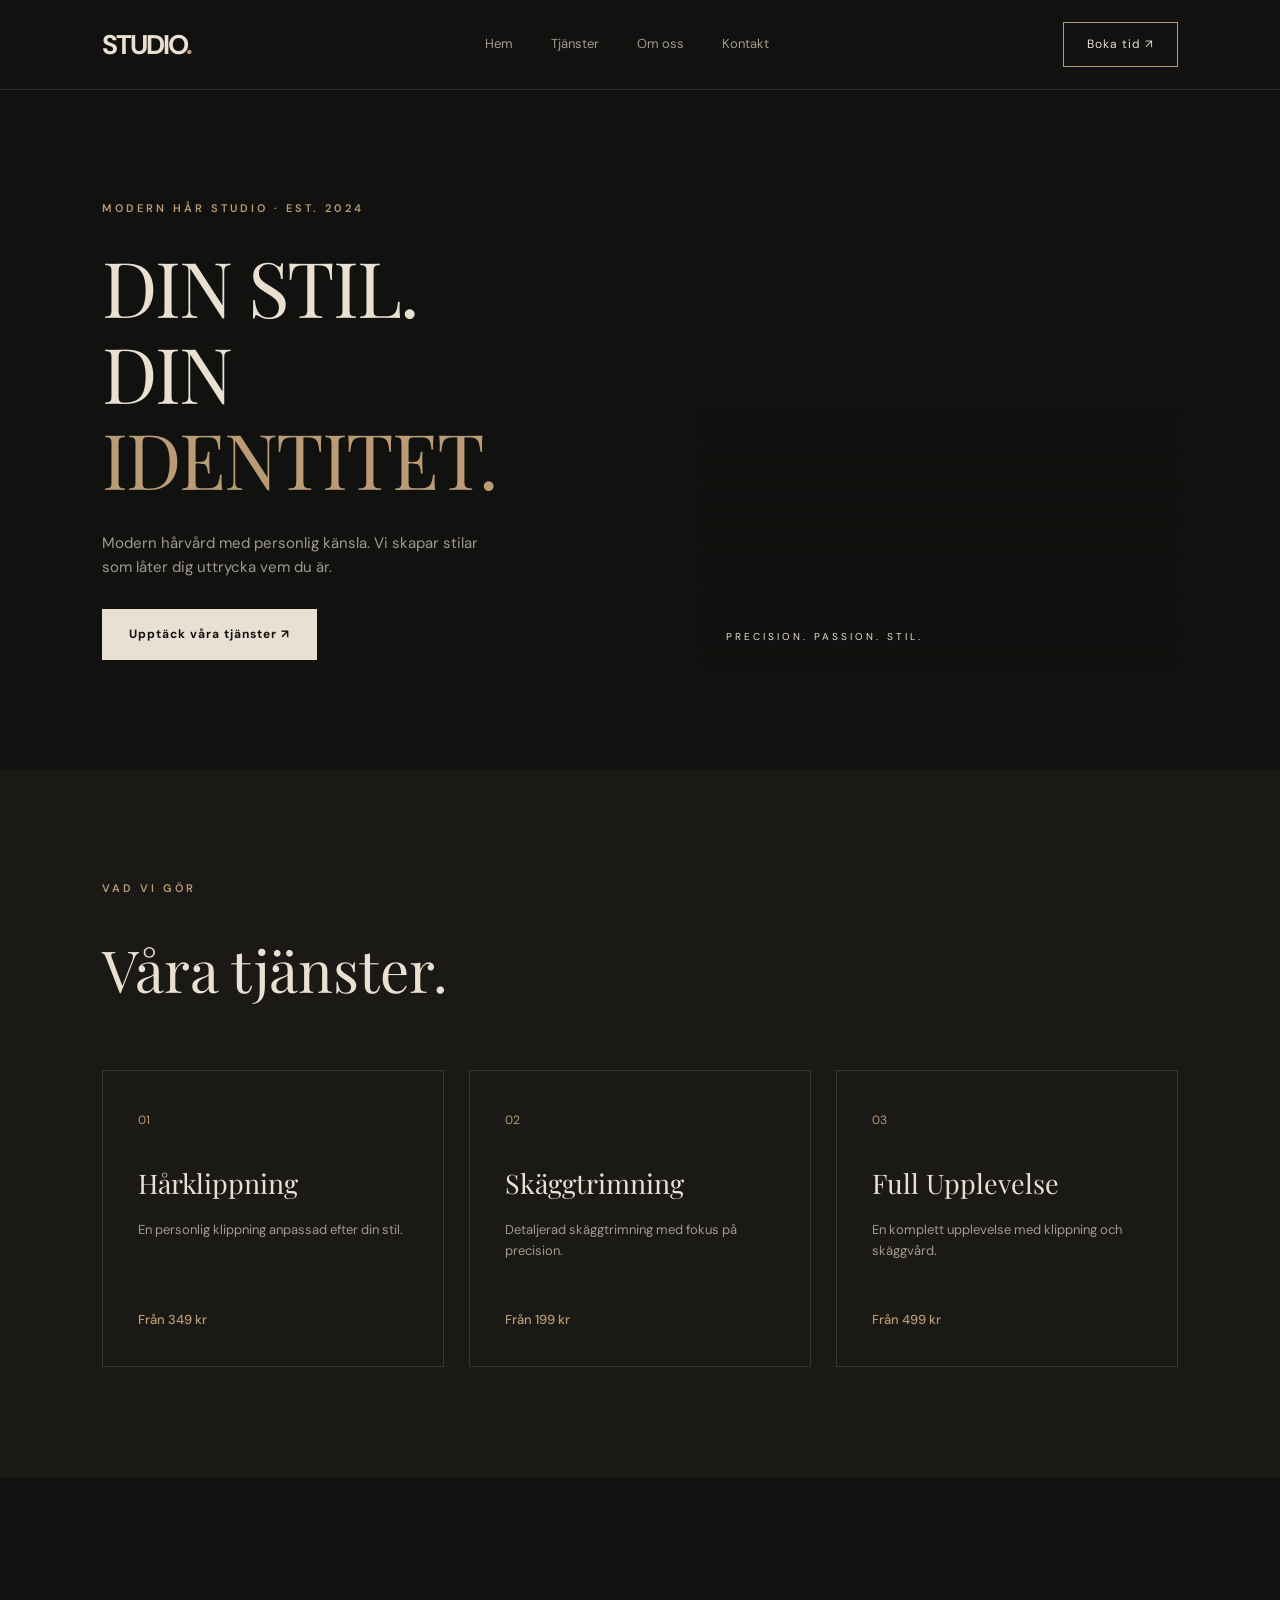
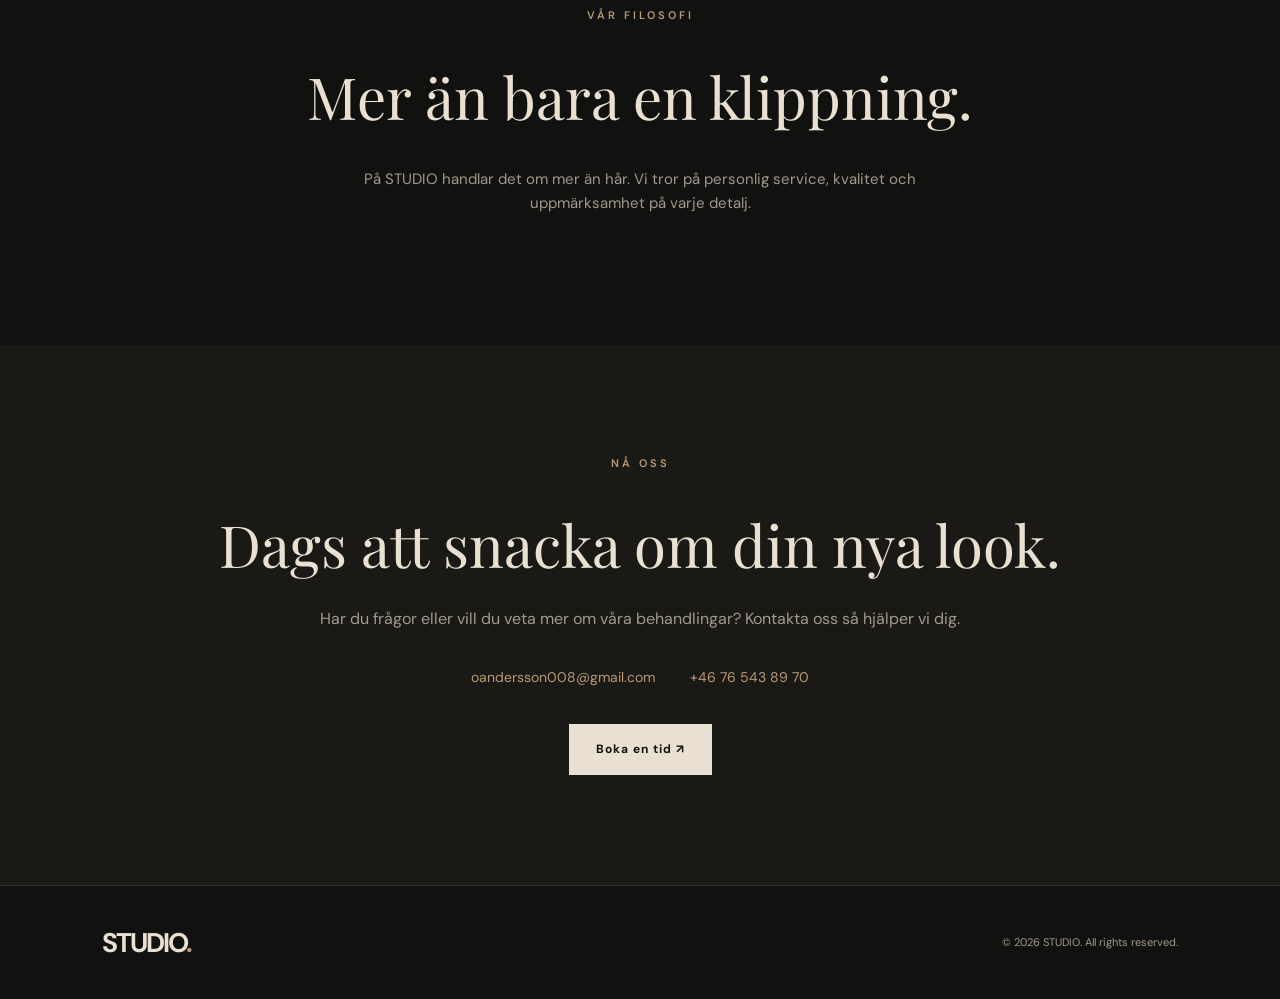
==== index.html @ ebb4c0a0 "add STUDIO website files" ====
<!DOCTYPE html>
<html lang="sv">
<head>
    <meta charset="UTF-8">
    <meta name="viewport" content="width=device-width, initial-scale=1.0">
    <meta name="description" content="STUDIO – Modern hårvård med personlig känsla.">
    <title>STUDIO. | Modern Hår Studio</title>

    <link rel="stylesheet" href="style.css">
</head>

<body>

    <header class="header">
        <a href="#home" class="logo">STUDIO<span>.</span></a>

        <nav class="navigation">
            <a href="#home">Hem</a>
            <a href="#services">Tjänster</a>
            <a href="#about">Om oss</a>
            <a href="#contact">Kontakt</a>
        </nav>

        <a href="booking.html" class="header-button">
    Boka tid ↗
</a>
    </header>

    <main>

        <section class="hero" id="home">
            <div class="hero-content">
                <p class="eyebrow">MODERN HÅR STUDIO · EST. 2024</p>

                <h1>
                    DIN STIL.<br>
                    DIN <span>IDENTITET.</span>
                </h1>

                <p class="hero-description">
                    Modern hårvård med personlig känsla.
                    Vi skapar stilar som låter dig uttrycka vem du är.
                </p>

                <a href="#services" class="primary-button">
                    Upptäck våra tjänster ↗
                </a>
            </div>

            <div class="hero-image">
                <div class="image-overlay">
                    <p>PRECISION. PASSION. STIL.</p>
                </div>
            </div>
        </section>

        <section class="services" id="services">
            <p class="eyebrow">VAD VI GÖR</p>
            <h2>Våra tjänster.</h2>

            <div class="service-grid">
                <article class="service-card">
                    <span>01</span>
                    <h3>Hårklippning</h3>
                    <p>En personlig klippning anpassad efter din stil.</p>
                    <strong>Från 349 kr</strong>
                </article>

                <article class="service-card">
                    <span>02</span>
                    <h3>Skäggtrimning</h3>
                    <p>Detaljerad skäggtrimning med fokus på precision.</p>
                    <strong>Från 199 kr</strong>
                </article>

                <article class="service-card">
                    <span>03</span>
                    <h3>Full Upplevelse</h3>
                    <p>En komplett upplevelse med klippning och skäggvård.</p>
                    <strong>Från 499 kr</strong>
                </article>
            </div>
        </section>

        <section class="about" id="about">
            <p class="eyebrow">VÅR FILOSOFI</p>
            <h2>Mer än bara en klippning.</h2>
            <p>
                På STUDIO handlar det om mer än hår.
                Vi tror på personlig service, kvalitet
                och uppmärksamhet på varje detalj.
            </p>
        </section>

    <section class="contact" id="contact">

    <p class="eyebrow">NÅ OSS</p>

    <h2>Dags att snacka om din nya look.</h2>

    <p>
        Har du frågor eller vill du veta mer om våra behandlingar?
        Kontakta oss så hjälper vi dig.
    </p>

    <div class="contact-details">

        <a href="mailto:oandersson008@gmail.com">
            oandersson008@gmail.com
        </a>

        <a href="tel:+46700000000">
            +46 76 543 89 70
        </a>

    </div>

    <a href="booking.html" class="primary-button">
        Boka en tid ↗
    </a>

</section>

    </main>

    <footer>
        <a href="#home" class="logo">STUDIO<span>.</span></a>
        <p>© 2026 STUDIO. All rights reserved.</p>
    </footer>

    <script src="script.js"></script>

</body>
</html>
---- style.css ----
/* =========================
   STUDIO. - GLOBAL STYLES
========================= */

@import url('https://fonts.googleapis.com/css2?family=DM+Sans:wght@400;500;600;700&family=Playfair+Display:wght@400;500;600&display=swap');

:root {
    --background: #11110f;
    --surface: #1a1916;
    --cream: #e9e0d2;
    --muted: #a39a8d;
    --accent: #b99b75;
    --border: rgba(233, 224, 210, 0.15);
}

* {
    margin: 0;
    padding: 0;
    box-sizing: border-box;
    scroll-behavior: smooth;
}

body {
    background: var(--background);
    color: var(--cream);
    font-family: 'DM Sans', sans-serif;
    line-height: 1.6;
}

a {
    color: inherit;
    text-decoration: none;
}

button {
    font: inherit;
}

/* =========================
   HEADER
========================= */

.header {
    width: 100%;
    min-height: 90px;
    padding: 0 8%;
    display: flex;
    justify-content: space-between;
    align-items: center;
    border-bottom: 1px solid var(--border);
    position: relative;
    z-index: 10;
}

.logo {
    font-size: 27px;
    font-weight: 700;
    letter-spacing: -2px;
}

.logo span {
    color: var(--accent);
}

.navigation {
    display: flex;
    gap: 38px;
}

.navigation a {
    font-size: 13px;
    color: var(--muted);
    transition: color 0.3s ease;
}

.navigation a:hover {
    color: var(--cream);
}

.header-button {
    padding: 12px 23px;
    border: 1px solid var(--accent);
    font-size: 12px;
    letter-spacing: 1px;
    transition: 0.3s ease;
}

.header-button:hover {
    background: var(--accent);
    color: var(--background);
}

/* =========================
   HERO SECTION
========================= */

.hero {
    min-height: 680px;
    padding: 100px 8%;
    display: grid;
    grid-template-columns: 1fr 0.9fr;
    align-items: center;
    gap: 70px;
}

.hero-content {
    max-width: 600px;
}

.eyebrow {
    color: var(--accent);
    font-size: 11px;
    font-weight: 600;
    letter-spacing: 3px;
    margin-bottom: 25px;
}

.hero h1 {
    font-family: 'Playfair Display', serif;
    font-size: clamp(48px, 6vw, 82px);
    font-weight: 400;
    line-height: 1.12;
    letter-spacing: -2px;
}

.hero h1 span {
    color: var(--accent);
}

.hero-description {
    color: var(--muted);
    max-width: 390px;
    font-size: 15px;
    margin: 30px 0;
}

.primary-button {
    display: inline-block;
    padding: 16px 27px;
    background: var(--cream);
    color: var(--background);
    font-size: 12px;
    font-weight: 700;
    letter-spacing: 1px;
    transition: 0.3s ease;
}

.primary-button:hover {
    background: var(--accent);
    transform: translateY(-3px);
}

.hero-image {
    min-height: 480px;
    background:
        linear-gradient(
            to top,
            rgba(17, 17, 15, 0.75),
            transparent 55%
        ),
        url('https://images.unsplash.com/photo-1503951914875-452162b0f3f1?auto=format&fit=crop&w=1200&q=85');

    background-size: cover;
    background-position: center;
    position: relative;
}

.image-overlay {
    position: absolute;
    bottom: 25px;
    left: 25px;
}

.image-overlay p {
    font-size: 10px;
    letter-spacing: 3px;
}

/* =========================
   SERVICES
========================= */

.services {
    padding: 110px 8%;
    background: var(--surface);
}

.services h2,
.about h2,
.contact h2 {
    font-family: 'Playfair Display', serif;
    font-size: clamp(38px, 5vw, 58px);
    font-weight: 400;
    margin-bottom: 55px;
}

.service-grid {
    display: grid;
    grid-template-columns: repeat(3, 1fr);
    gap: 25px;
}

.service-card {
    padding: 35px;
    border: 1px solid var(--border);
    transition: 0.3s ease;
}

.service-card:hover {
    border-color: var(--accent);
    transform: translateY(-5px);
}

.service-card span {
    color: var(--accent);
    font-size: 12px;
}

.service-card h3 {
    font-family: 'Playfair Display', serif;
    font-size: 27px;
    font-weight: 400;
    margin: 30px 0 15px;
}

.service-card p {
    color: var(--muted);
    font-size: 13px;
    min-height: 65px;
}

.service-card strong {
    display: block;
    margin-top: 25px;
    font-size: 13px;
    font-weight: 500;
    color: var(--accent);
}

/* =========================
   ABOUT
========================= */

.about {
    padding: 130px 15%;
    text-align: center;
}

.about h2 {
    margin-bottom: 25px;
}

.about > p:last-child {
    max-width: 600px;
    margin: auto;
    color: var(--muted);
    font-size: 15px;
}

/* =========================
   CONTACT
========================= */

.contact {
    padding: 110px 8%;
    text-align: center;
    background: var(--surface);
}

.contact h2 {
    margin-bottom: 15px;
}

.contact > p:not(.eyebrow) {
    color: var(--muted);
    margin-bottom: 35px;
}

/* =========================
   FOOTER
========================= */

footer {
    padding: 35px 8%;
    display: flex;
    justify-content: space-between;
    align-items: center;
    border-top: 1px solid var(--border);
}

footer p {
    color: var(--muted);
    font-size: 11px;
}

/* =========================
   ANIMATIONS
========================= */

@media (prefers-reduced-motion: no-preference) {
    .hero-content {
        animation: fadeUp 0.9s ease both;
    }

    .hero-image {
        animation: fadeUp 1.1s ease both;
    }
}

@keyframes fadeUp {
    from {
        opacity: 0;
        transform: translateY(25px);
    }

    to {
        opacity: 1;
        transform: translateY(0);
    }
}

/* =========================
   RESPONSIVE DESIGN
========================= */

@media (max-width: 900px) {
    .hero {
        grid-template-columns: 1fr;
        padding-top: 80px;
        gap: 45px;
    }

    .hero-image {
        min-height: 400px;
    }

    .service-grid {
        grid-template-columns: 1fr;
    }

    .about {
        padding: 100px 8%;
    }
}

@media (max-width: 600px) {
    .header {
        padding: 20px 6%;
        flex-wrap: wrap;
        gap: 20px;
    }

    .navigation {
        order: 3;
        width: 100%;
        justify-content: space-between;
        gap: 10px;
    }

    .navigation a {
        font-size: 11px;
    }

    .header-button {
        padding: 9px 13px;
        font-size: 10px;
    }

    .hero {
        padding: 75px 6%;
        min-height: auto;
    }

    .hero h1 {
        font-size: 48px;
    }

    .hero-image {
        min-height: 350px;
    }

    .services {
        padding: 80px 6%;
    }

    .service-card {
        padding: 27px;
    }

    .about {
        padding: 85px 8%;
    }

    .contact {
        padding: 85px 6%;
    }

    footer {
        padding: 30px 6%;
        flex-direction: column;
        gap: 15px;
        text-align: center;
    }
}

/* =========================
   BOOKING PAGE
========================= */

.booking-page {
    min-height: 80vh;
    padding: 90px 8%;
}

.booking-heading {
    text-align: center;
    margin-bottom: 50px;
}

.booking-heading h1 {
    font-family: 'Playfair Display', serif;
    font-size: clamp(38px, 5vw, 58px);
    font-weight: 400;
    margin-bottom: 15px;
}

.booking-heading > p:last-child {
    color: var(--muted);
}

.booking-form {
    max-width: 650px;
    margin: 0 auto;
    padding: 45px;
    background: var(--surface);
    border: 1px solid var(--border);
}

.form-group {
    display: flex;
    flex-direction: column;
    margin-bottom: 25px;
    gap: 10px;
}

.form-group label {
    font-size: 13px;
    color: var(--cream);
}

.form-group input,
.form-group select {
    width: 100%;
    padding: 15px;
    background: var(--background);
    border: 1px solid var(--border);
    color: var(--cream);
    font-family: inherit;
    font-size: 14px;
    outline: none;
}

.form-group input:focus,
.form-group select:focus {
    border-color: var(--accent);
}

.form-group select option {
    background: var(--background);
}

.booking-submit {
    width: 100%;
    border: none;
    cursor: pointer;
}

.booking-note {
    text-align: center;
    color: var(--muted);
    font-size: 11px;
    margin-top: 20px;
}

#booking-message {
    margin-top: 20px;
    text-align: center;
    color: var(--accent);
    font-size: 13px;
}

@media (max-width: 600px) {
    .booking-page {
        padding: 65px 6%;
    }

    .booking-form {
        padding: 25px;
    }
 }

 /* =========================
   CONTACT DETAILS
========================= */

.contact-details {
    display: flex;
    justify-content: center;
    gap: 35px;
    flex-wrap: wrap;
    margin-bottom: 35px;
}

.contact-details a {
    color: var(--accent);
    font-size: 14px;
    transition: color 0.3s ease;
}

.contact-details a:hover {
    color: var(--cream);
}

@media (max-width: 600px) {
    .contact-details {
        flex-direction: column;
        gap: 15px;
    }
}
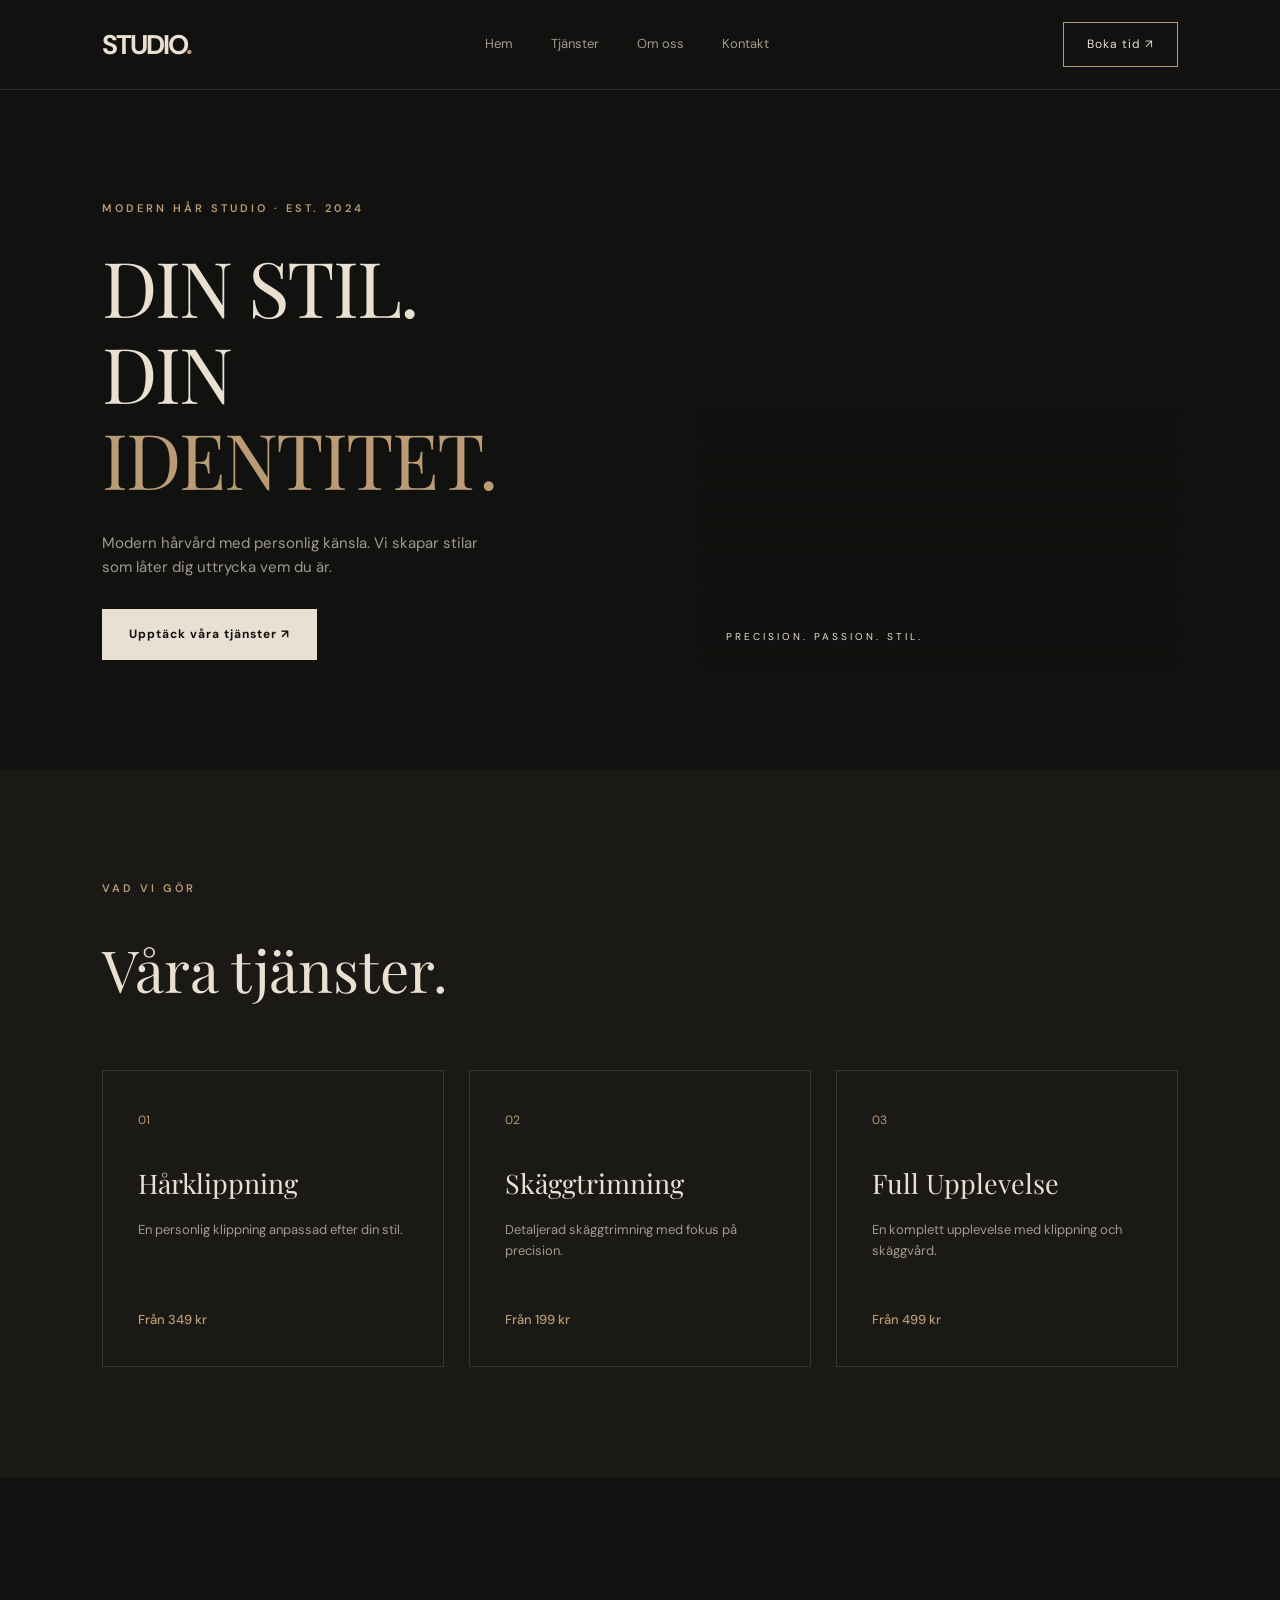
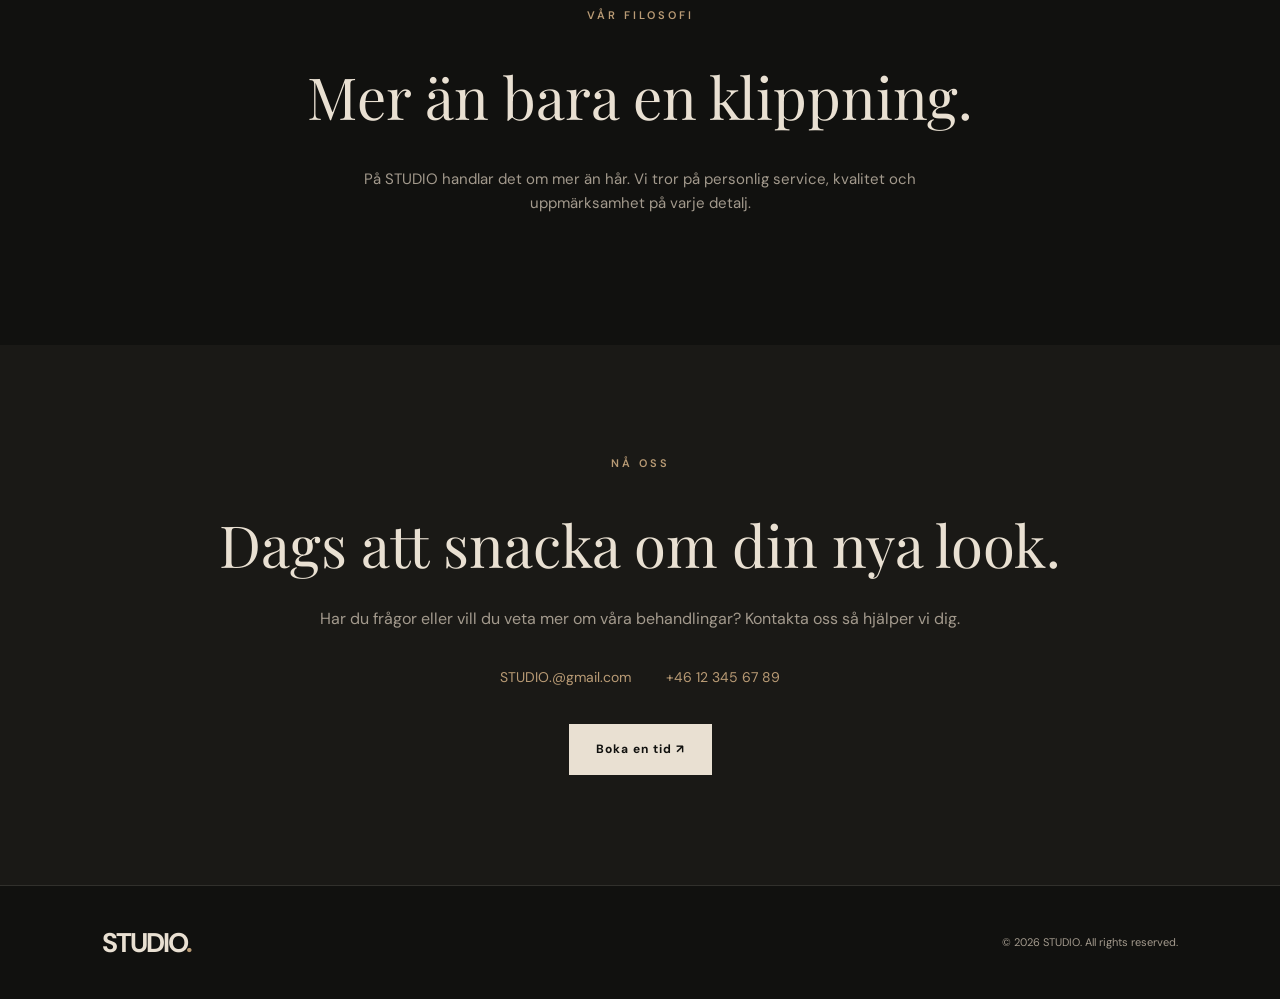
==== commit 8626fd63: "hui" ====
--- a/index.html
+++ b/index.html
@@ -105,12 +105,12 @@
 
     <div class="contact-details">
 
-        <a href="mailto:oandersson008@gmail.com">
-            oandersson008@gmail.com
+        <a href="">
+            STUDIO.@gmail.com
         </a>
 
         <a href="tel:+46700000000">
-            +46 76 543 89 70
+            +46 12 345 67 89
         </a>
 
     </div>
